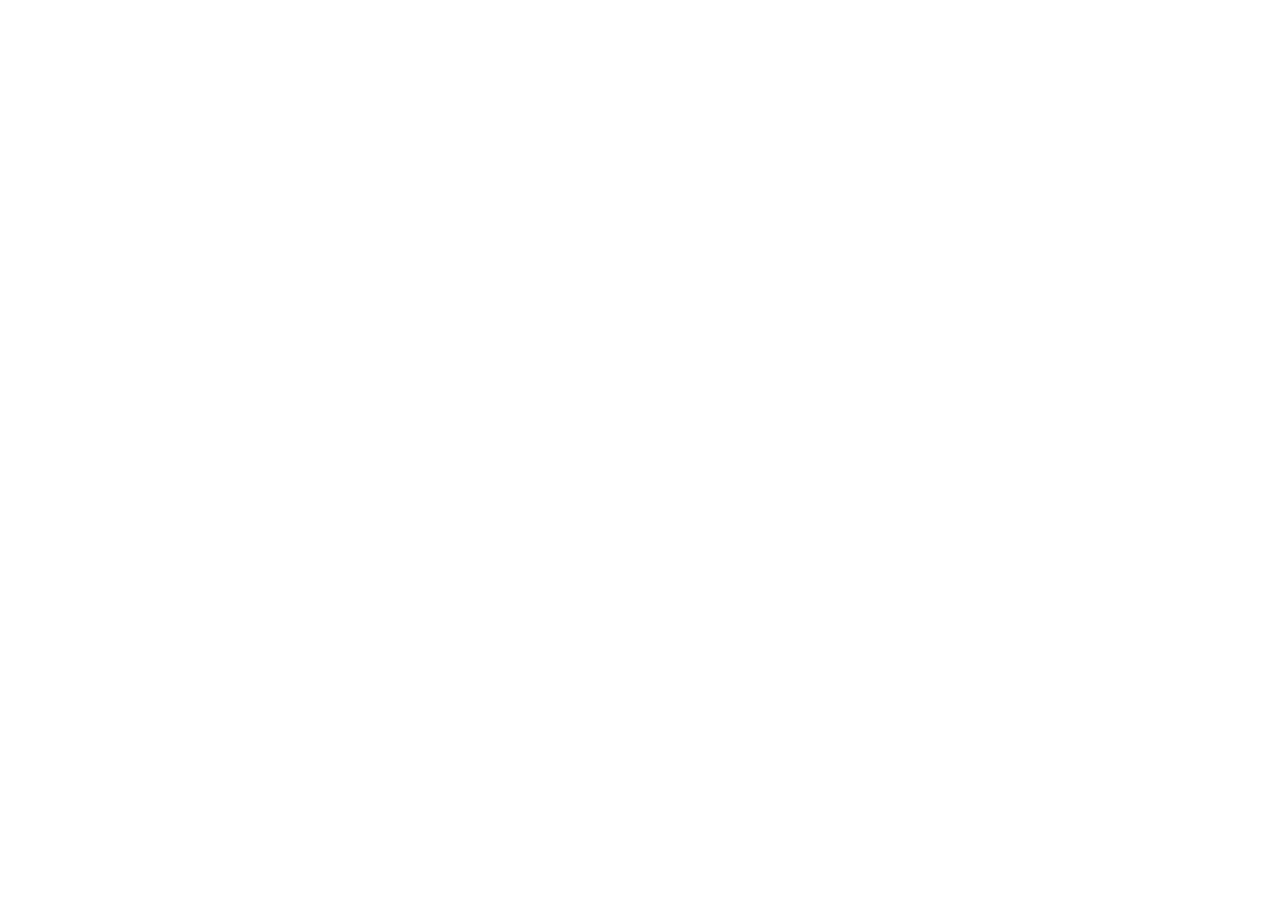
==== index.html @ 6ce2f524 "Add ads.txt for Google AdSense and redirect index" ====
<!DOCTYPE html>
<html lang="zh-TW">
<head>
<meta charset="UTF-8">
<meta http-equiv="refresh" content="0;url=https://samlin0320-bee.github.io/find-the-right-one/v71.html">
<title>Redirecting...</title>
</head>
<body>
<p>Redirecting to <a href="https://samlin0320-bee.github.io/find-the-right-one/v71.html">找對的人 V7.1</a>...</p>
</body>
</html>
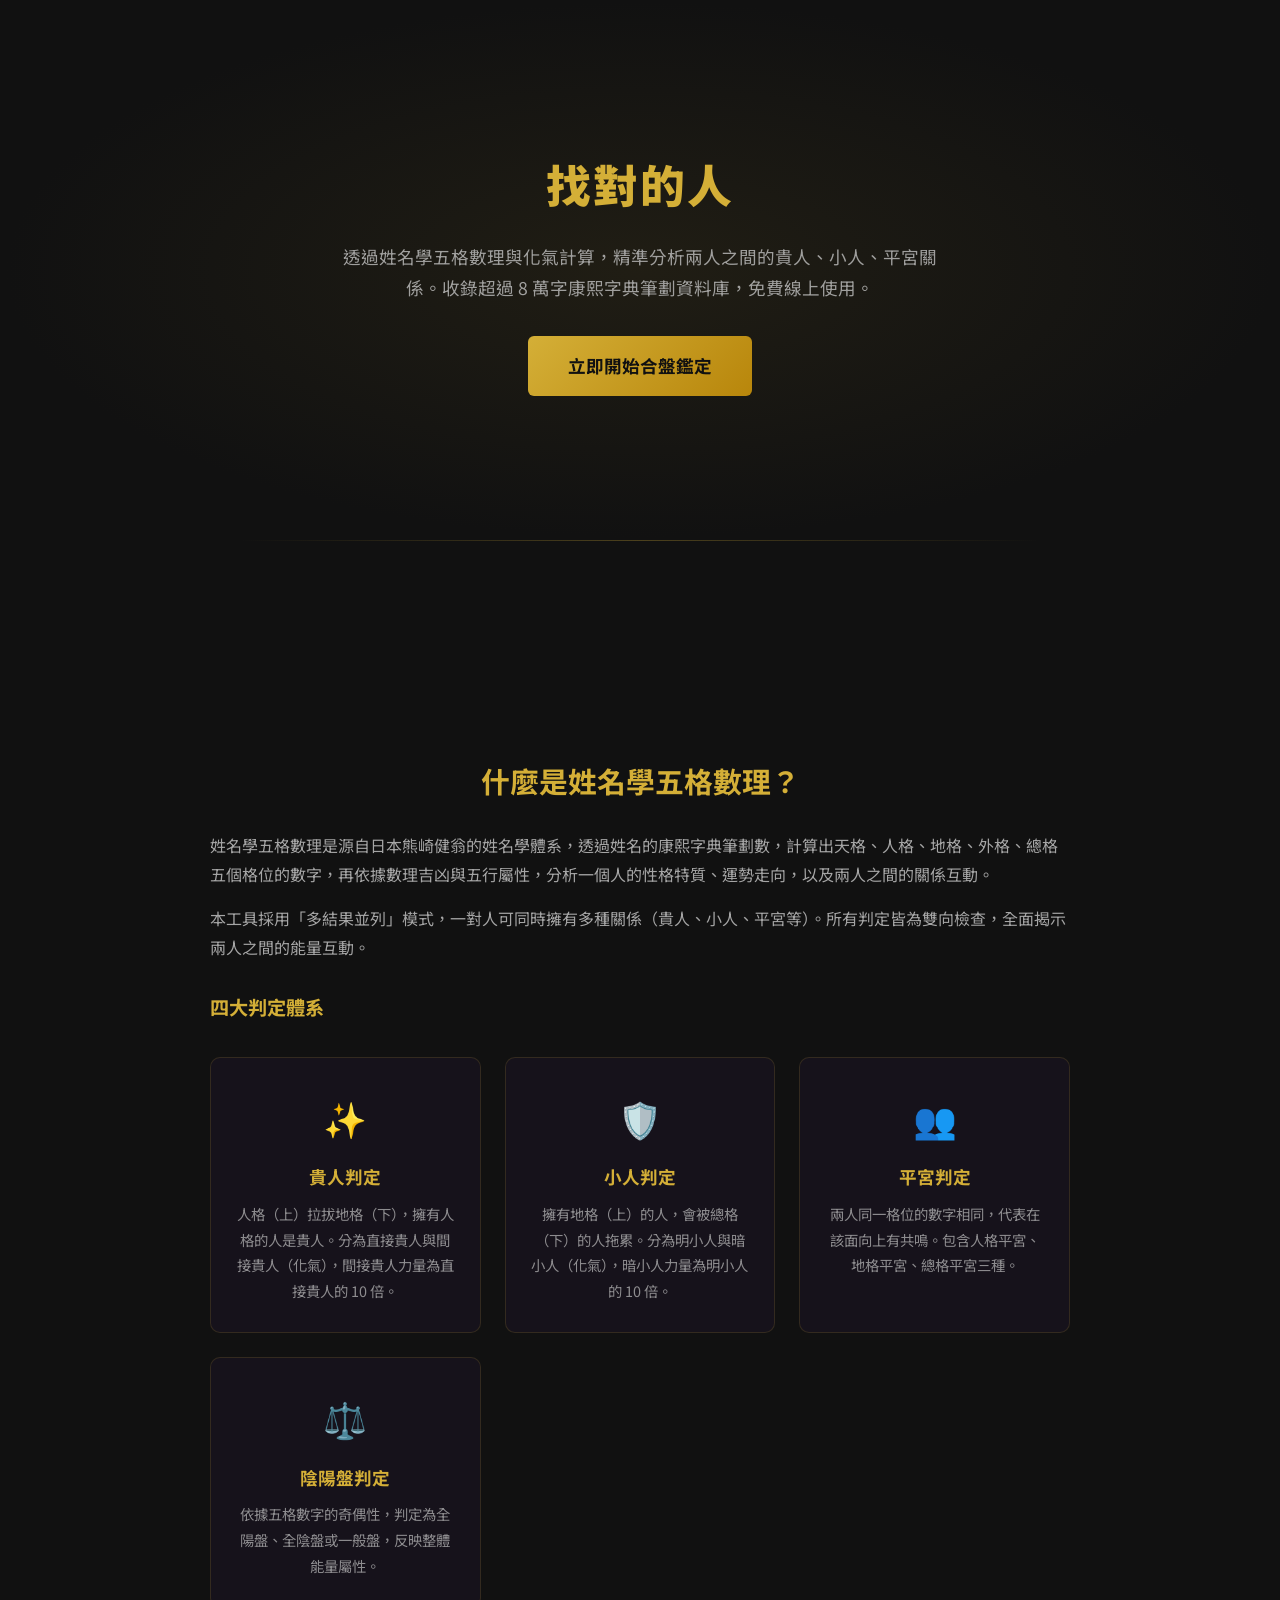
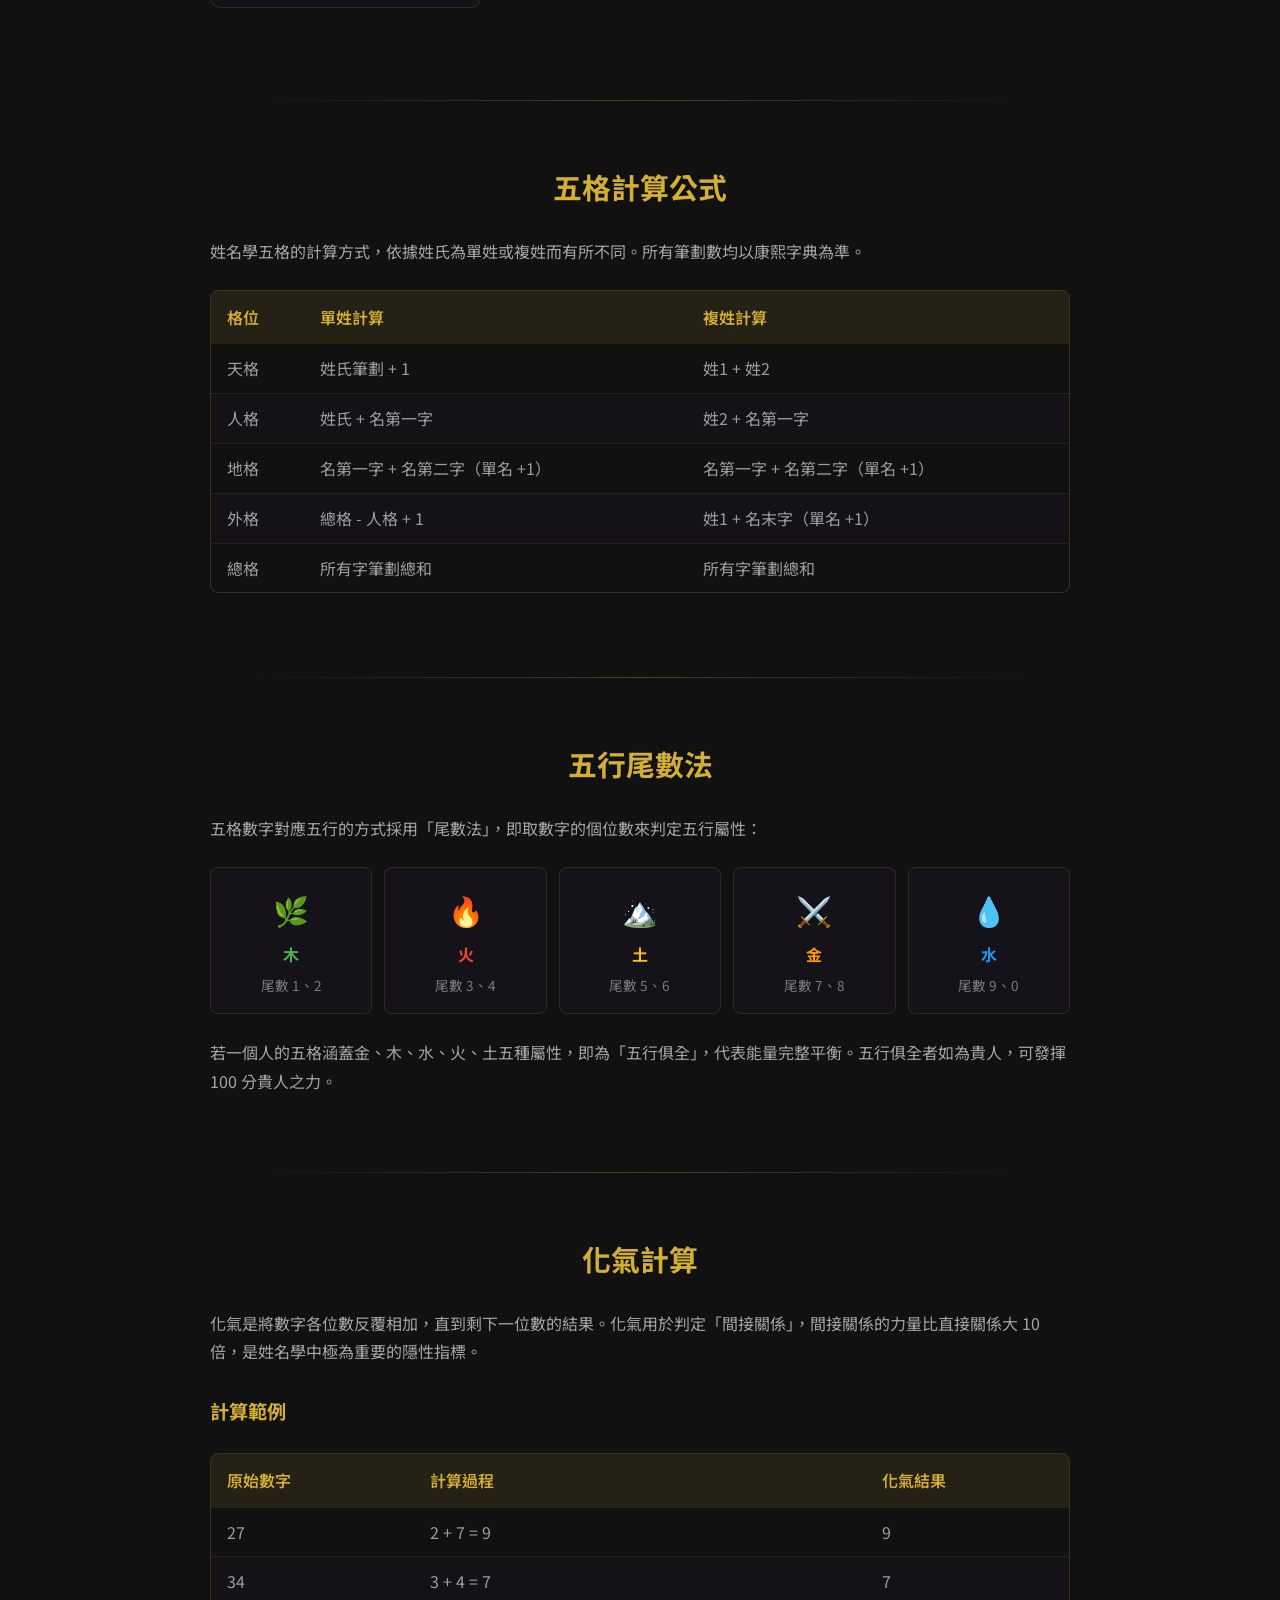
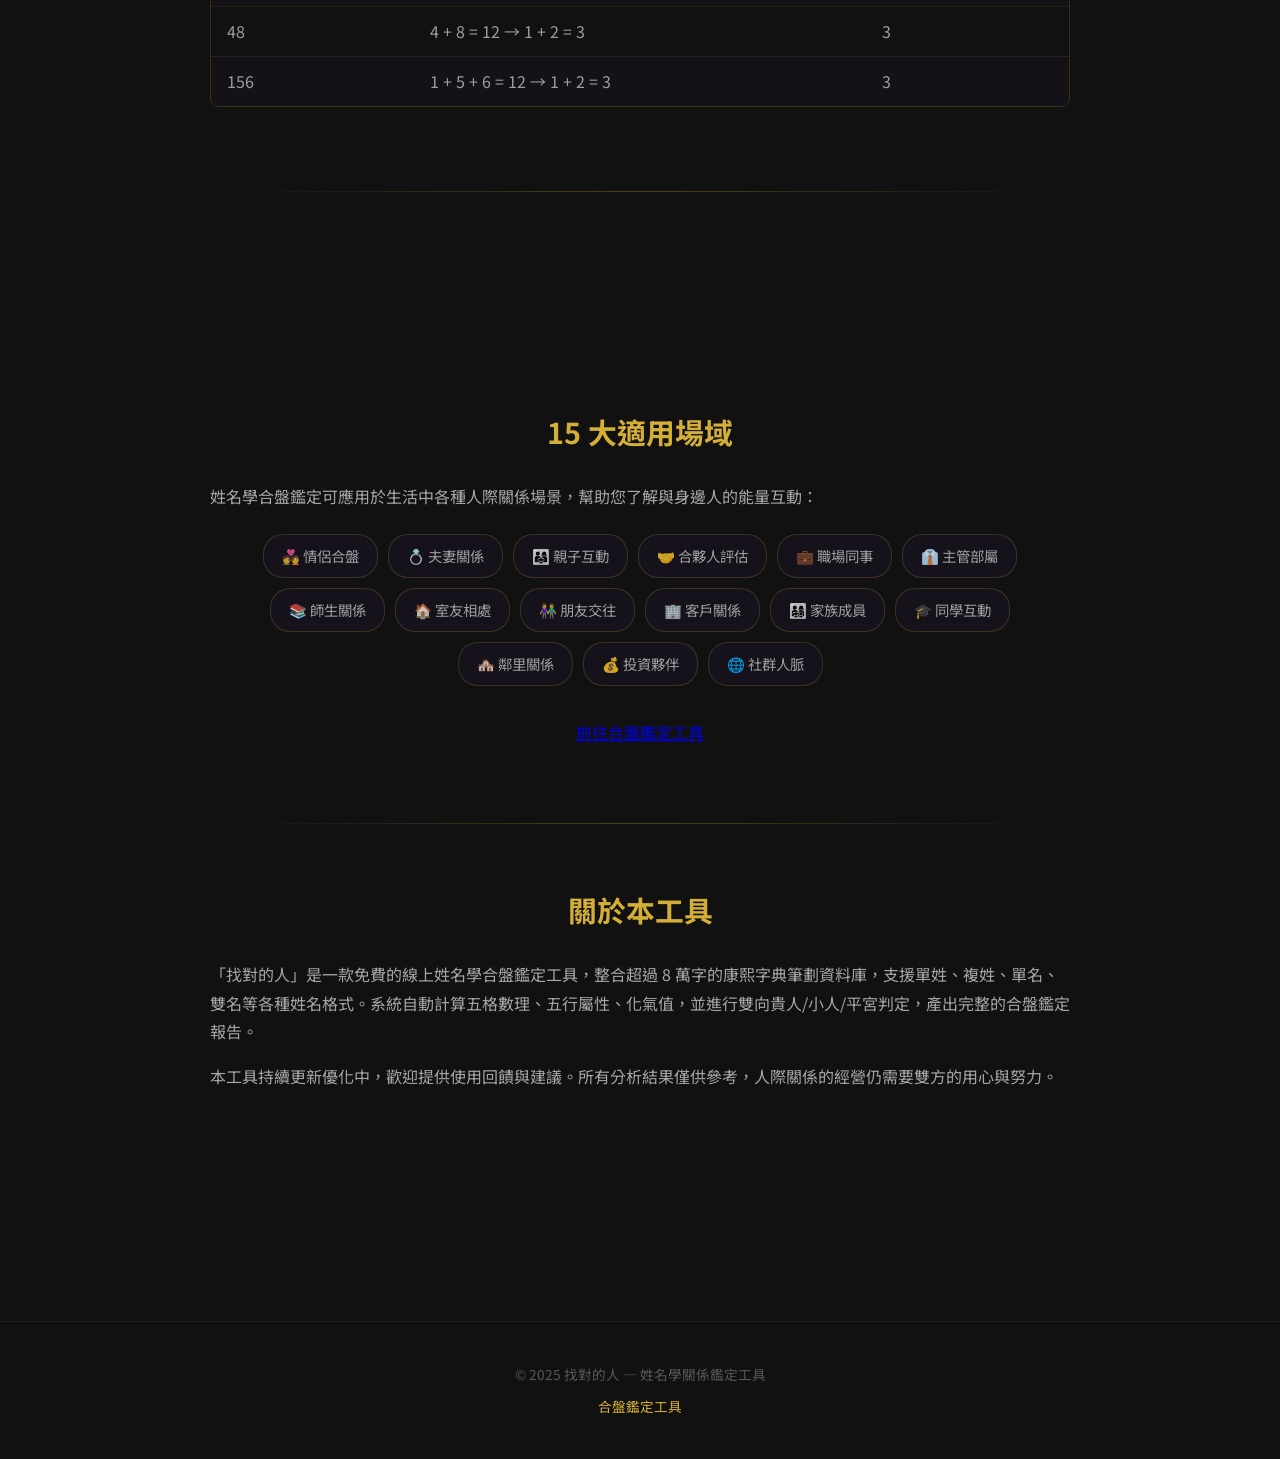
==== commit 0b413872: "Enhance index.html with meta tags and content sections Added meta tags for viewport, title, descript" ====
--- a/index.html
+++ b/index.html
@@ -2,10 +2,383 @@
 <html lang="zh-TW">
 <head>
 <meta charset="UTF-8">
-<meta http-equiv="refresh" content="0;url=https://samlin0320-bee.github.io/find-the-right-one/v71.html">
-<title>Redirecting...</title>
+<meta name="viewport" content="width=device-width, initial-scale=1.0">
+<title>找對的人 — 姓名學關係鑑定工具</title>
+<meta name="description" content="透過姓名學五格數理與化氣計算，精準分析兩人之間的貴人、小人、平宮關係。免費線上姓名學合盤鑑定工具。">
+<meta name="keywords" content="姓名學,五格,合盤,貴人,小人,姓名分析,康熙字典,筆劃,化氣">
+<meta name="google-adsense-account" content="ca-pub-3078346009241198">
+<script async src="https://pagead2.googlesyndication.com/pagead/js/adsbygoogle.js?client=ca-pub-3078346009241198" crossorigin="anonymous"></script>
+<style>
+  @import url('https://fonts.googleapis.com/css2?family=Noto+Sans+TC:wght@400;500;700;900&family=Playfair+Display:ital,wght@0,700;1,400&display=swap');
+  
+  * { margin: 0; padding: 0; box-sizing: border-box; }
+  
+  body {
+    font-family: 'Noto Sans TC', sans-serif;
+    background: #111111;
+    color: #C0C0C0;
+    line-height: 1.8;
+  }
+
+  .hero {
+    min-height: 60vh;
+    display: flex;
+    align-items: center;
+    justify-content: center;
+    text-align: center;
+    padding: 60px 20px;
+    background: radial-gradient(ellipse at center, rgba(212,175,55,0.08) 0%, #111111 70%);
+  }
+
+  .hero h1 {
+    font-size: 2.8rem;
+    font-weight: 900;
+    color: #D4AF37;
+    margin-bottom: 16px;
+    letter-spacing: 2px;
+  }
+
+  .hero .subtitle {
+    font-size: 1.1rem;
+    color: rgba(192,192,192,0.8);
+    max-width: 600px;
+    margin: 0 auto 32px;
+  }
+
+  .hero .cta-btn {
+    display: inline-block;
+    padding: 14px 40px;
+    background: linear-gradient(135deg, #D4AF37, #B8860B);
+    color: #111111;
+    font-size: 1.1rem;
+    font-weight: 700;
+    text-decoration: none;
+    border-radius: 6px;
+    transition: transform 0.2s;
+  }
+
+  .hero .cta-btn:hover { transform: scale(1.05); }
+
+  .divider {
+    height: 1px;
+    max-width: 800px;
+    margin: 0 auto;
+    background: linear-gradient(90deg, transparent, rgba(212,175,55,0.3), transparent);
+  }
+
+  .content-section {
+    max-width: 900px;
+    margin: 0 auto;
+    padding: 60px 20px;
+  }
+
+  .content-section h2 {
+    font-size: 1.8rem;
+    color: #D4AF37;
+    margin-bottom: 24px;
+    text-align: center;
+  }
+
+  .content-section h3 {
+    font-size: 1.2rem;
+    color: #D4AF37;
+    margin: 28px 0 12px;
+  }
+
+  .content-section p {
+    margin-bottom: 16px;
+    color: rgba(192,192,192,0.85);
+    font-size: 1rem;
+  }
+
+  .feature-grid {
+    display: grid;
+    grid-template-columns: repeat(auto-fit, minmax(250px, 1fr));
+    gap: 24px;
+    margin: 32px 0;
+  }
+
+  .feature-card {
+    padding: 28px 24px;
+    background: rgba(28,21,39,0.5);
+    border: 1px solid rgba(212,175,55,0.15);
+    border-radius: 10px;
+    text-align: center;
+  }
+
+  .feature-card .icon { font-size: 2.2rem; margin-bottom: 12px; }
+  .feature-card h3 { color: #D4AF37; margin: 0 0 8px; font-size: 1.1rem; }
+  .feature-card p { font-size: 0.9rem; color: rgba(192,192,192,0.7); margin: 0; }
+
+  .formula-table {
+    width: 100%;
+    border-collapse: separate;
+    border-spacing: 0;
+    border: 1px solid rgba(212,175,55,0.2);
+    border-radius: 8px;
+    overflow: hidden;
+    margin: 24px 0;
+  }
+
+  .formula-table th {
+    background: rgba(212,175,55,0.1);
+    color: #D4AF37;
+    padding: 12px 16px;
+    text-align: left;
+    font-weight: 600;
+  }
+
+  .formula-table td {
+    padding: 10px 16px;
+    color: rgba(192,192,192,0.8);
+    border-top: 1px solid rgba(212,175,55,0.1);
+  }
+
+  .formula-table tr:nth-child(even) td { background: rgba(28,21,39,0.3); }
+
+  .wuxing-grid {
+    display: grid;
+    grid-template-columns: repeat(5, 1fr);
+    gap: 12px;
+    margin: 24px 0;
+    text-align: center;
+  }
+
+  .wuxing-item {
+    padding: 16px 8px;
+    border-radius: 8px;
+    border: 1px solid rgba(212,175,55,0.15);
+    background: rgba(28,21,39,0.4);
+  }
+
+  .wuxing-item .symbol { font-size: 1.8rem; margin-bottom: 4px; }
+  .wuxing-item .name { font-weight: 700; font-size: 1rem; }
+  .wuxing-item .nums { font-size: 0.85rem; color: rgba(192,192,192,0.6); margin-top: 4px; }
+
+  .scene-tags {
+    display: flex;
+    flex-wrap: wrap;
+    gap: 10px;
+    justify-content: center;
+    margin: 24px 0;
+  }
+
+  .scene-tag {
+    padding: 8px 18px;
+    background: rgba(28,21,39,0.5);
+    border: 1px solid rgba(212,175,55,0.2);
+    border-radius: 20px;
+    font-size: 0.9rem;
+    color: rgba(192,192,192,0.8);
+  }
+
+  .ad-slot {
+    text-align: center;
+    margin: 32px auto;
+    min-height: 90px;
+  }
+
+  footer {
+    text-align: center;
+    padding: 40px 20px;
+    color: rgba(192,192,192,0.4);
+    font-size: 0.85rem;
+    border-top: 1px solid rgba(212,175,55,0.1);
+  }
+
+  footer a { color: #D4AF37; text-decoration: none; }
+
+  @media (max-width: 600px) {
+    .hero h1 { font-size: 2rem; }
+    .wuxing-grid { grid-template-columns: repeat(3, 1fr); }
+  }
+</style>
 </head>
 <body>
-<p>Redirecting to <a href="https://samlin0320-bee.github.io/find-the-right-one/v71.html">找對的人 V7.1</a>...</p>
+
+<!-- Hero Section -->
+<section class="hero">
+  <div>
+    <h1>找對的人</h1>
+    <p class="subtitle">透過姓名學五格數理與化氣計算，精準分析兩人之間的貴人、小人、平宮關係。收錄超過 8 萬字康熙字典筆劃資料庫，免費線上使用。</p>
+    <a href="/find-the-right-one/v71.html" class="cta-btn">立即開始合盤鑑定</a>
+  </div>
+</section>
+
+<div class="divider"></div>
+
+<!-- Ad Slot 1 -->
+<div class="ad-slot">
+  <ins class="adsbygoogle" style="display:block" data-ad-client="ca-pub-3078346009241198" data-ad-slot="auto" data-ad-format="auto" data-full-width-responsive="true"></ins>
+  <script>(adsbygoogle = window.adsbygoogle || []).push({});</script>
+</div>
+
+<!-- What is Name Numerology -->
+<section class="content-section">
+  <h2>什麼是姓名學五格數理？</h2>
+  <p>姓名學五格數理是源自日本熊崎健翁的姓名學體系，透過姓名的康熙字典筆劃數，計算出天格、人格、地格、外格、總格五個格位的數字，再依據數理吉凶與五行屬性，分析一個人的性格特質、運勢走向，以及兩人之間的關係互動。</p>
+  <p>本工具採用「多結果並列」模式，一對人可同時擁有多種關係（貴人、小人、平宮等）。所有判定皆為雙向檢查，全面揭示兩人之間的能量互動。</p>
+
+  <h3>四大判定體系</h3>
+  <div class="feature-grid">
+    <div class="feature-card">
+      <div class="icon">✨</div>
+      <h3>貴人判定</h3>
+      <p>人格（上）拉拔地格（下），擁有人格的人是貴人。分為直接貴人與間接貴人（化氣），間接貴人力量為直接貴人的 10 倍。</p>
+    </div>
+    <div class="feature-card">
+      <div class="icon">🛡️</div>
+      <h3>小人判定</h3>
+      <p>擁有地格（上）的人，會被總格（下）的人拖累。分為明小人與暗小人（化氣），暗小人力量為明小人的 10 倍。</p>
+    </div>
+    <div class="feature-card">
+      <div class="icon">👥</div>
+      <h3>平宮判定</h3>
+      <p>兩人同一格位的數字相同，代表在該面向上有共鳴。包含人格平宮、地格平宮、總格平宮三種。</p>
+    </div>
+    <div class="feature-card">
+      <div class="icon">⚖️</div>
+      <h3>陰陽盤判定</h3>
+      <p>依據五格數字的奇偶性，判定為全陽盤、全陰盤或一般盤，反映整體能量屬性。</p>
+    </div>
+  </div>
+</section>
+
+<div class="divider"></div>
+
+<!-- Five Grid Formulas -->
+<section class="content-section">
+  <h2>五格計算公式</h2>
+  <p>姓名學五格的計算方式，依據姓氏為單姓或複姓而有所不同。所有筆劃數均以康熙字典為準。</p>
+
+  <table class="formula-table">
+    <thead>
+      <tr><th>格位</th><th>單姓計算</th><th>複姓計算</th></tr>
+    </thead>
+    <tbody>
+      <tr><td>天格</td><td>姓氏筆劃 + 1</td><td>姓1 + 姓2</td></tr>
+      <tr><td>人格</td><td>姓氏 + 名第一字</td><td>姓2 + 名第一字</td></tr>
+      <tr><td>地格</td><td>名第一字 + 名第二字（單名 +1）</td><td>名第一字 + 名第二字（單名 +1）</td></tr>
+      <tr><td>外格</td><td>總格 - 人格 + 1</td><td>姓1 + 名末字（單名 +1）</td></tr>
+      <tr><td>總格</td><td>所有字筆劃總和</td><td>所有字筆劃總和</td></tr>
+    </tbody>
+  </table>
+</section>
+
+<div class="divider"></div>
+
+<!-- Wu Xing -->
+<section class="content-section">
+  <h2>五行尾數法</h2>
+  <p>五格數字對應五行的方式採用「尾數法」，即取數字的個位數來判定五行屬性：</p>
+
+  <div class="wuxing-grid">
+    <div class="wuxing-item">
+      <div class="symbol" style="color:#4CAF50;">🌿</div>
+      <div class="name" style="color:#4CAF50;">木</div>
+      <div class="nums">尾數 1、2</div>
+    </div>
+    <div class="wuxing-item">
+      <div class="symbol" style="color:#F44336;">🔥</div>
+      <div class="name" style="color:#F44336;">火</div>
+      <div class="nums">尾數 3、4</div>
+    </div>
+    <div class="wuxing-item">
+      <div class="symbol" style="color:#FFC107;">🏔️</div>
+      <div class="name" style="color:#FFC107;">土</div>
+      <div class="nums">尾數 5、6</div>
+    </div>
+    <div class="wuxing-item">
+      <div class="symbol" style="color:#FF9800;">⚔️</div>
+      <div class="name" style="color:#FF9800;">金</div>
+      <div class="nums">尾數 7、8</div>
+    </div>
+    <div class="wuxing-item">
+      <div class="symbol" style="color:#2196F3;">💧</div>
+      <div class="name" style="color:#2196F3;">水</div>
+      <div class="nums">尾數 9、0</div>
+    </div>
+  </div>
+
+  <p>若一個人的五格涵蓋金、木、水、火、土五種屬性，即為「五行俱全」，代表能量完整平衡。五行俱全者如為貴人，可發揮 100 分貴人之力。</p>
+</section>
+
+<div class="divider"></div>
+
+<!-- HuaQi -->
+<section class="content-section">
+  <h2>化氣計算</h2>
+  <p>化氣是將數字各位數反覆相加，直到剩下一位數的結果。化氣用於判定「間接關係」，間接關係的力量比直接關係大 10 倍，是姓名學中極為重要的隱性指標。</p>
+
+  <h3>計算範例</h3>
+  <table class="formula-table">
+    <thead>
+      <tr><th>原始數字</th><th>計算過程</th><th>化氣結果</th></tr>
+    </thead>
+    <tbody>
+      <tr><td>27</td><td>2 + 7 = 9</td><td>9</td></tr>
+      <tr><td>34</td><td>3 + 4 = 7</td><td>7</td></tr>
+      <tr><td>48</td><td>4 + 8 = 12 → 1 + 2 = 3</td><td>3</td></tr>
+      <tr><td>156</td><td>1 + 5 + 6 = 12 → 1 + 2 = 3</td><td>3</td></tr>
+    </tbody>
+  </table>
+</section>
+
+<div class="divider"></div>
+
+<!-- Ad Slot 2 -->
+<div class="ad-slot">
+  <ins class="adsbygoogle" style="display:block" data-ad-client="ca-pub-3078346009241198" data-ad-slot="auto" data-ad-format="auto" data-full-width-responsive="true"></ins>
+  <script>(adsbygoogle = window.adsbygoogle || []).push({});</script>
+</div>
+
+<!-- Use Cases -->
+<section class="content-section">
+  <h2>15 大適用場域</h2>
+  <p>姓名學合盤鑑定可應用於生活中各種人際關係場景，幫助您了解與身邊人的能量互動：</p>
+
+  <div class="scene-tags">
+    <span class="scene-tag">💑 情侶合盤</span>
+    <span class="scene-tag">💍 夫妻關係</span>
+    <span class="scene-tag">👨‍👩‍👧 親子互動</span>
+    <span class="scene-tag">🤝 合夥人評估</span>
+    <span class="scene-tag">💼 職場同事</span>
+    <span class="scene-tag">👔 主管部屬</span>
+    <span class="scene-tag">📚 師生關係</span>
+    <span class="scene-tag">🏠 室友相處</span>
+    <span class="scene-tag">👫 朋友交往</span>
+    <span class="scene-tag">🏢 客戶關係</span>
+    <span class="scene-tag">👨‍👩‍👧‍👦 家族成員</span>
+    <span class="scene-tag">🎓 同學互動</span>
+    <span class="scene-tag">🏘️ 鄰里關係</span>
+    <span class="scene-tag">💰 投資夥伴</span>
+    <span class="scene-tag">🌐 社群人脈</span>
+  </div>
+
+  <p style="text-align:center; margin-top:32px;">
+    <a href="/find-the-right-one/v71.html" class="cta-btn">前往合盤鑑定工具</a>
+  </p>
+</section>
+
+<div class="divider"></div>
+
+<!-- About -->
+<section class="content-section">
+  <h2>關於本工具</h2>
+  <p>「找對的人」是一款免費的線上姓名學合盤鑑定工具，整合超過 8 萬字的康熙字典筆劃資料庫，支援單姓、複姓、單名、雙名等各種姓名格式。系統自動計算五格數理、五行屬性、化氣值，並進行雙向貴人/小人/平宮判定，產出完整的合盤鑑定報告。</p>
+  <p>本工具持續更新優化中，歡迎提供使用回饋與建議。所有分析結果僅供參考，人際關係的經營仍需要雙方的用心與努力。</p>
+</section>
+
+<!-- Ad Slot 3 -->
+<div class="ad-slot">
+  <ins class="adsbygoogle" style="display:block" data-ad-client="ca-pub-3078346009241198" data-ad-slot="auto" data-ad-format="auto" data-full-width-responsive="true"></ins>
+  <script>(adsbygoogle = window.adsbygoogle || []).push({});</script>
+</div>
+
+<footer>
+  <p>&copy; 2025 找對的人 — 姓名學關係鑑定工具</p>
+  <p style="margin-top:8px;"><a href="/find-the-right-one/v71.html">合盤鑑定工具</a></p>
+</footer>
+
 </body>
 </html>
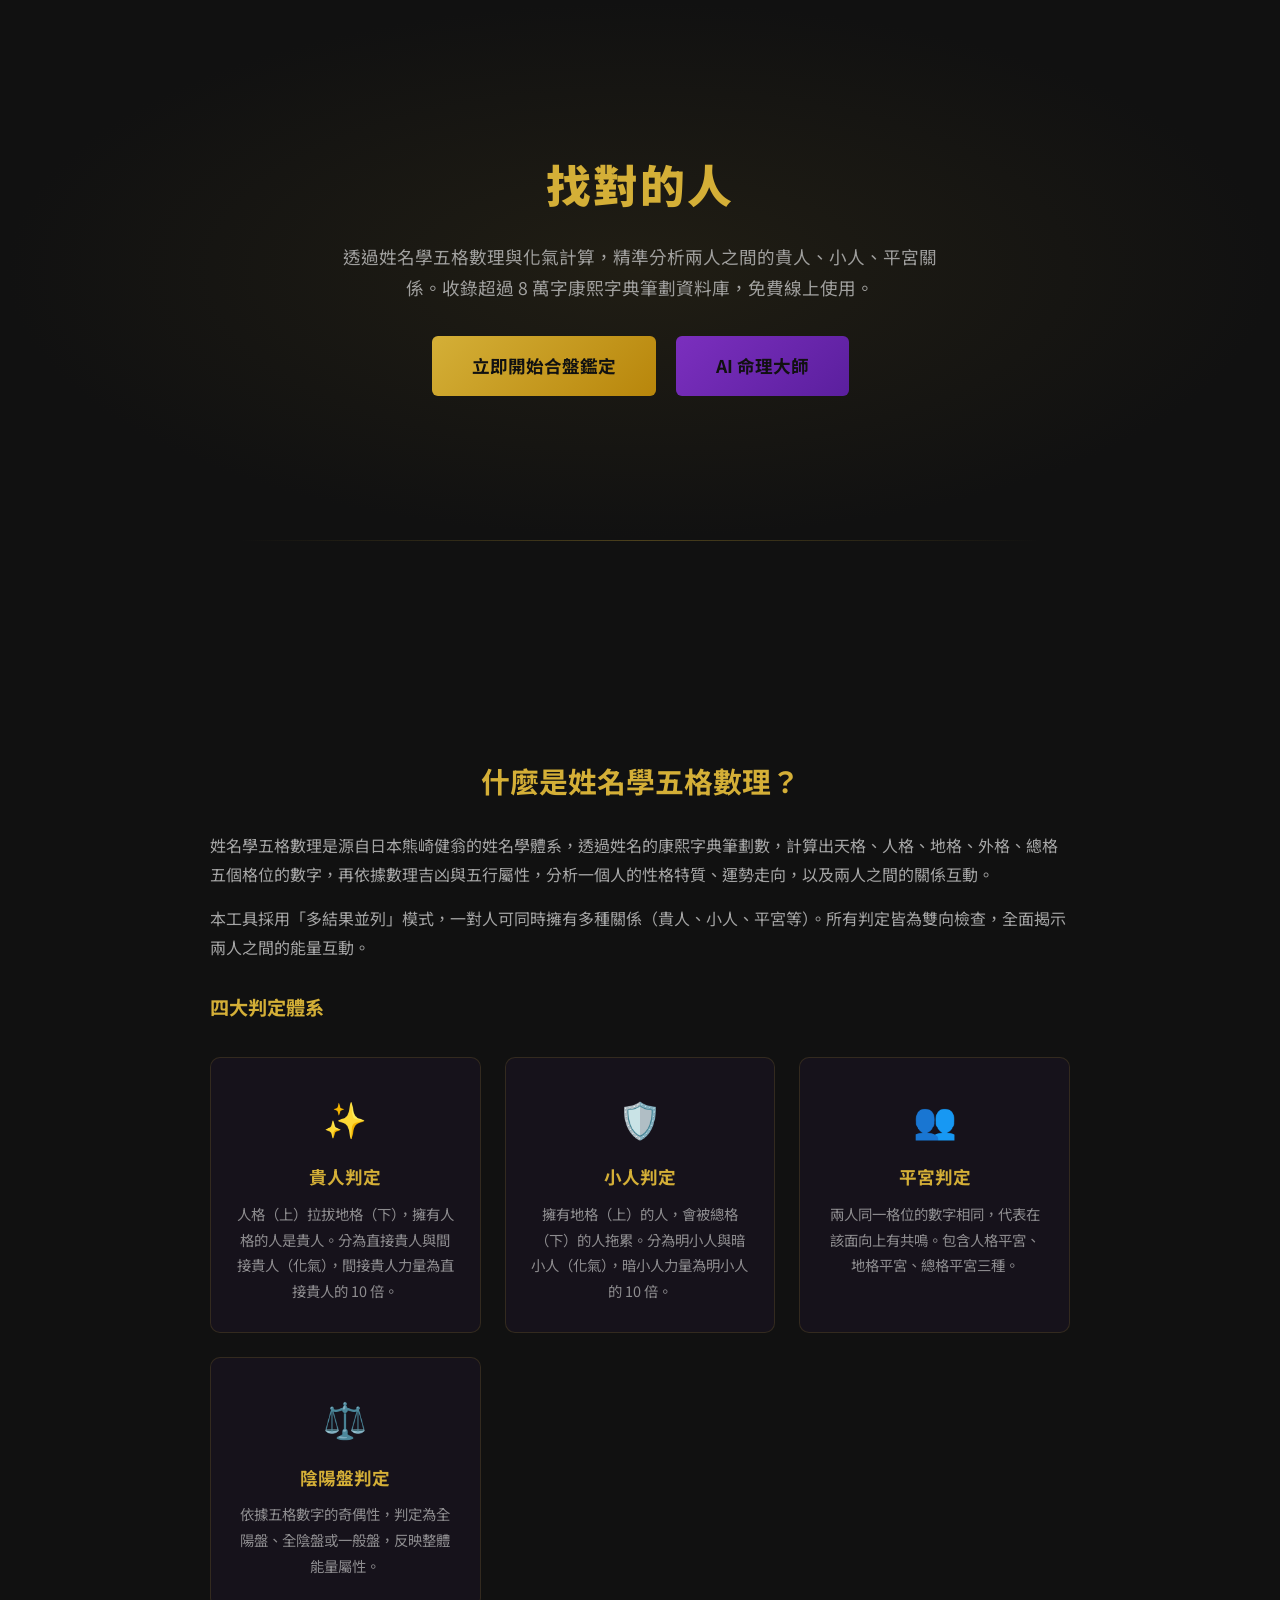
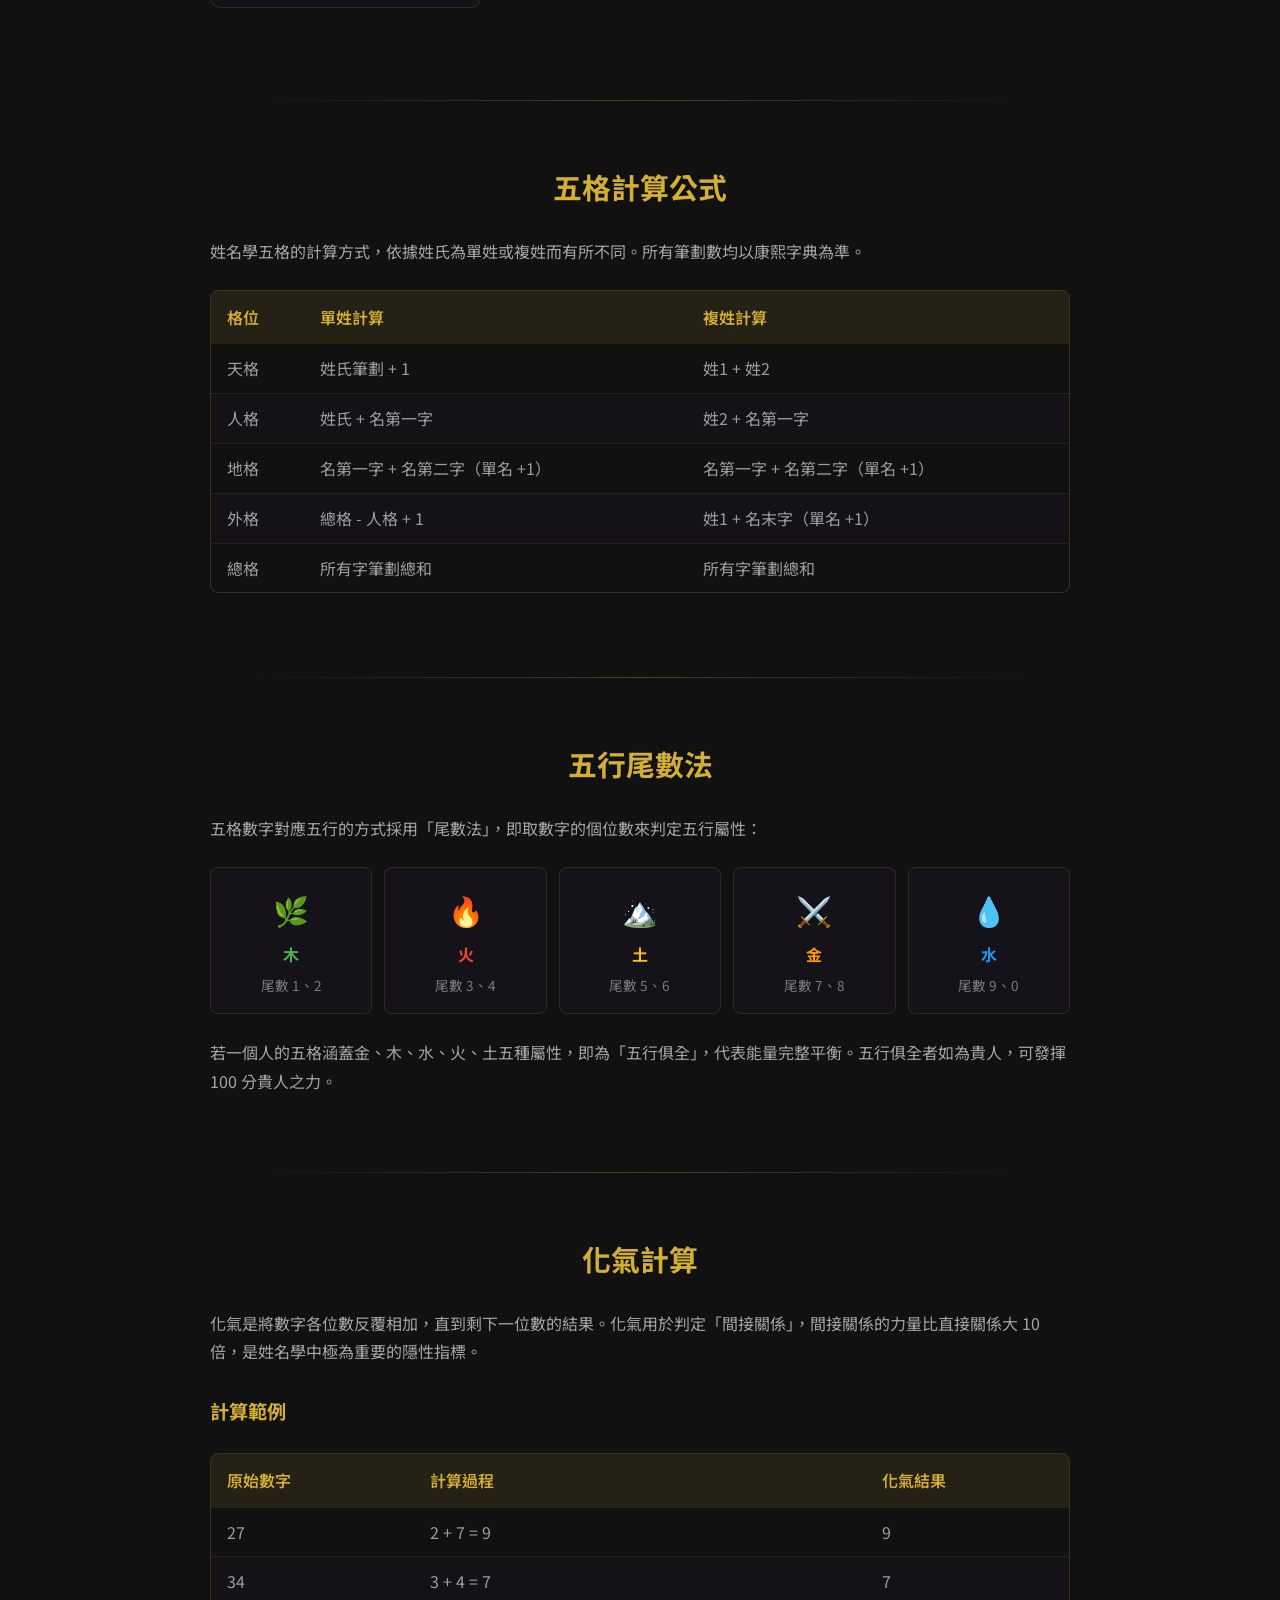
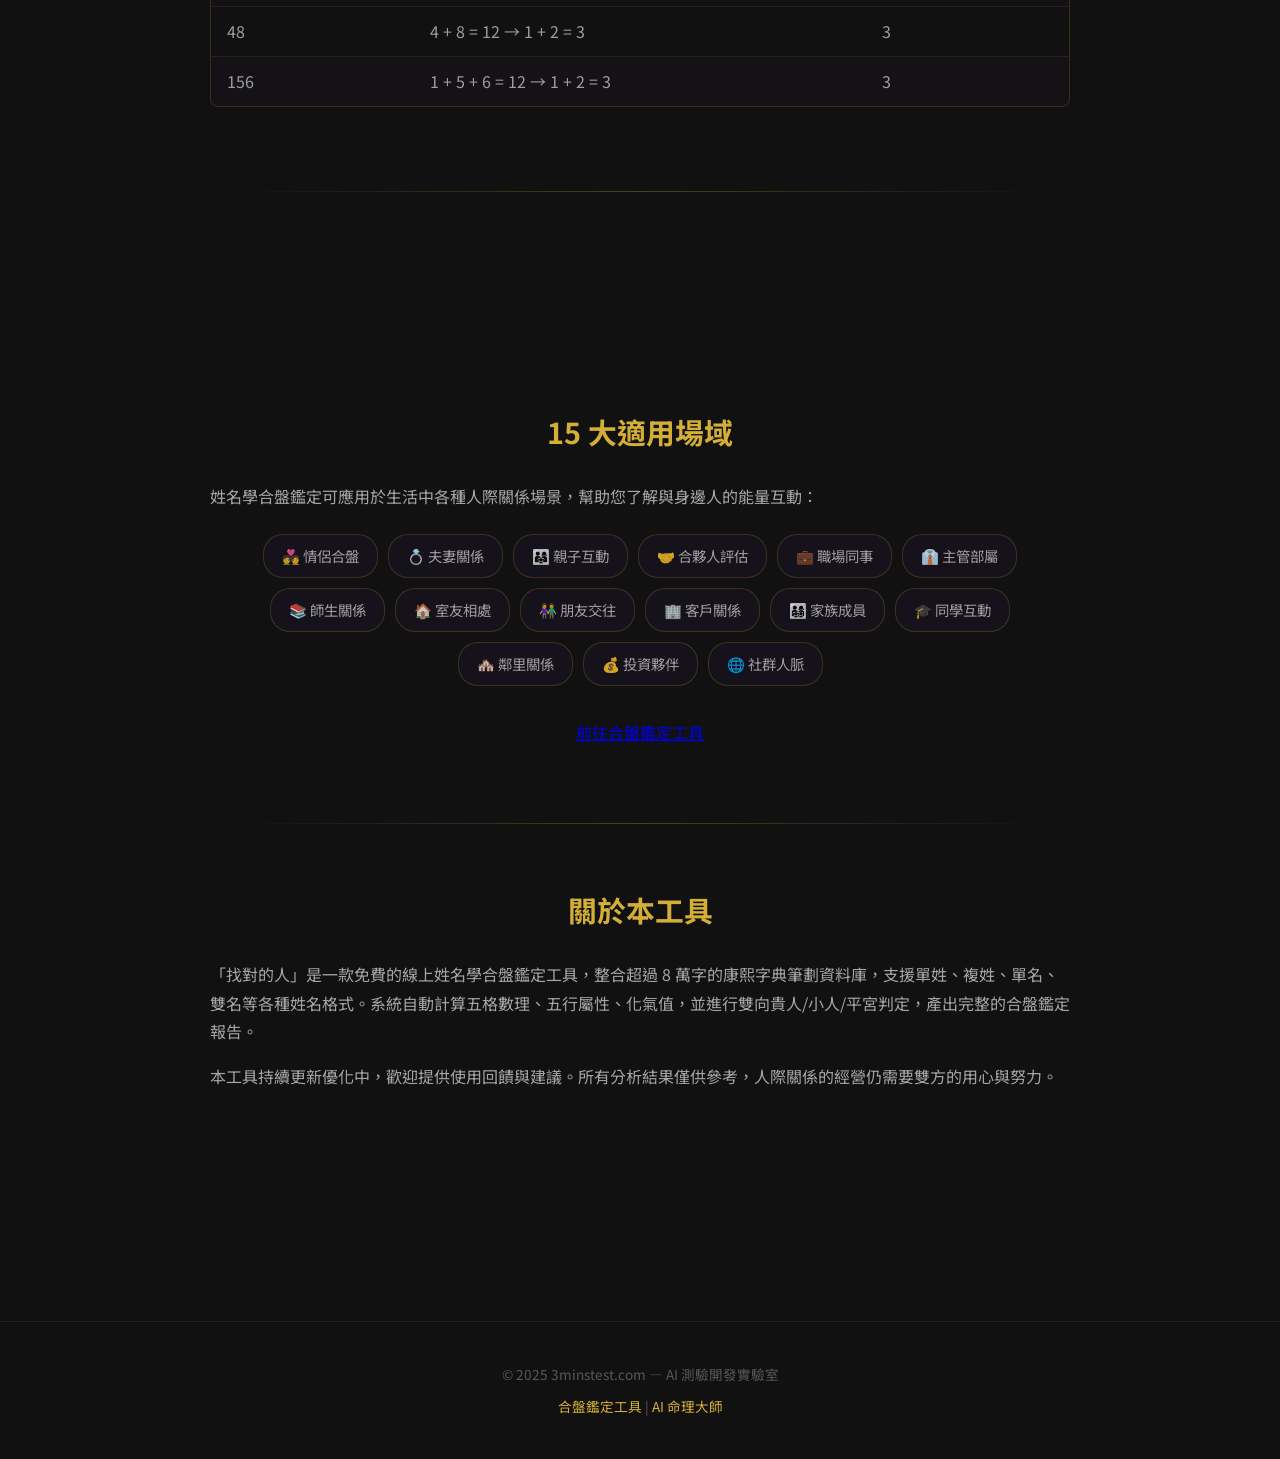
==== commit 8785be9d: "Add Gemini Fortune Master app with AdSense, update homepage links" ====
--- a/index.html
+++ b/index.html
@@ -201,7 +201,8 @@
   <div>
     <h1>找對的人</h1>
     <p class="subtitle">透過姓名學五格數理與化氣計算，精準分析兩人之間的貴人、小人、平宮關係。收錄超過 8 萬字康熙字典筆劃資料庫，免費線上使用。</p>
-    <a href="/find-the-right-one/v71.html" class="cta-btn">立即開始合盤鑑定</a>
+    <a href="/v71.html" class="cta-btn">立即開始合盤鑑定</a>
+    <a href="/fortune/" class="cta-btn" style="margin-left:16px; background:linear-gradient(135deg, #7B2FBE, #5B1F9E);">AI 命理大師</a>
   </div>
 </section>
 
@@ -356,7 +357,7 @@
   </div>
 
   <p style="text-align:center; margin-top:32px;">
-    <a href="/find-the-right-one/v71.html" class="cta-btn">前往合盤鑑定工具</a>
+    <a href="/v71.html" class="cta-btn">前往合盤鑑定工具</a>
   </p>
 </section>
 
@@ -376,8 +377,8 @@
 </div>
 
 <footer>
-  <p>&copy; 2025 找對的人 — 姓名學關係鑑定工具</p>
-  <p style="margin-top:8px;"><a href="/find-the-right-one/v71.html">合盤鑑定工具</a></p>
+  <p>&copy; 2025 3minstest.com — AI 測驗開發實驗室</p>
+  <p style="margin-top:8px;"><a href="/v71.html">合盤鑑定工具</a> | <a href="/fortune/">AI 命理大師</a></p>
 </footer>
 
 </body>
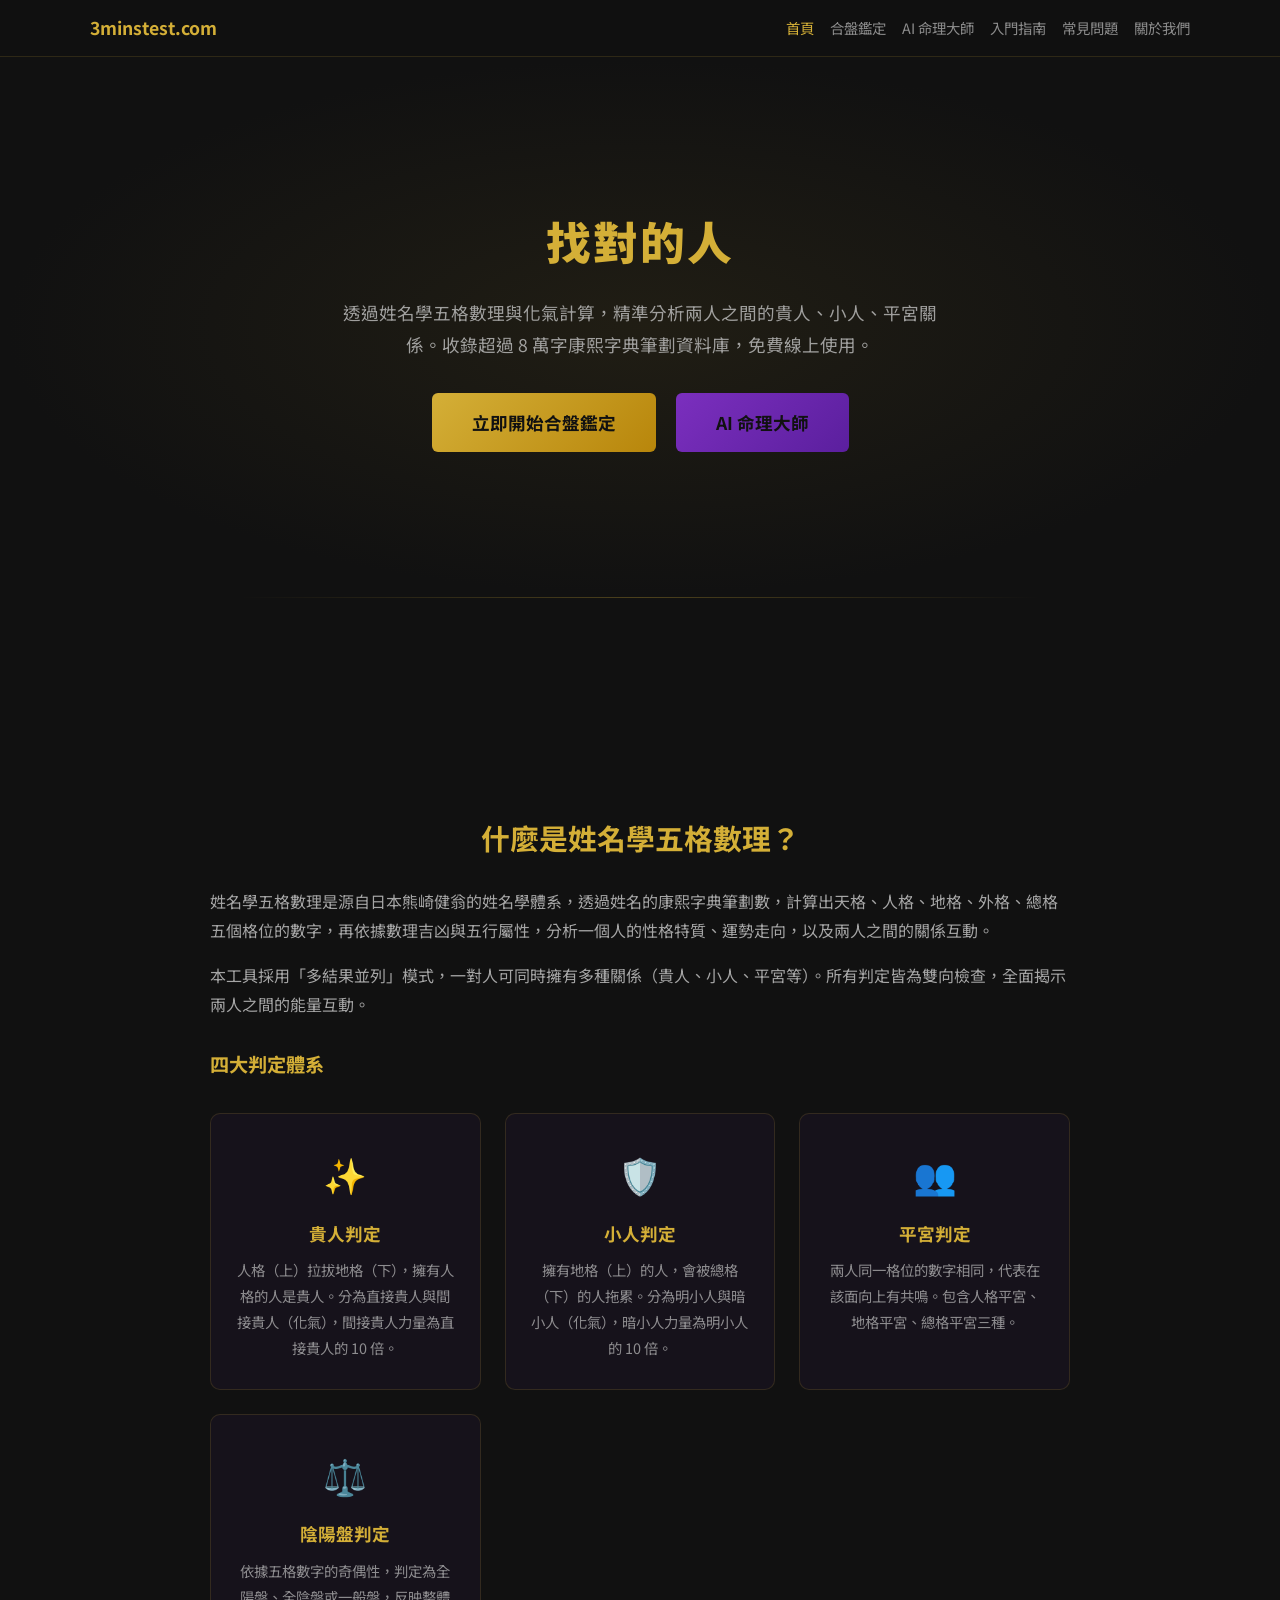
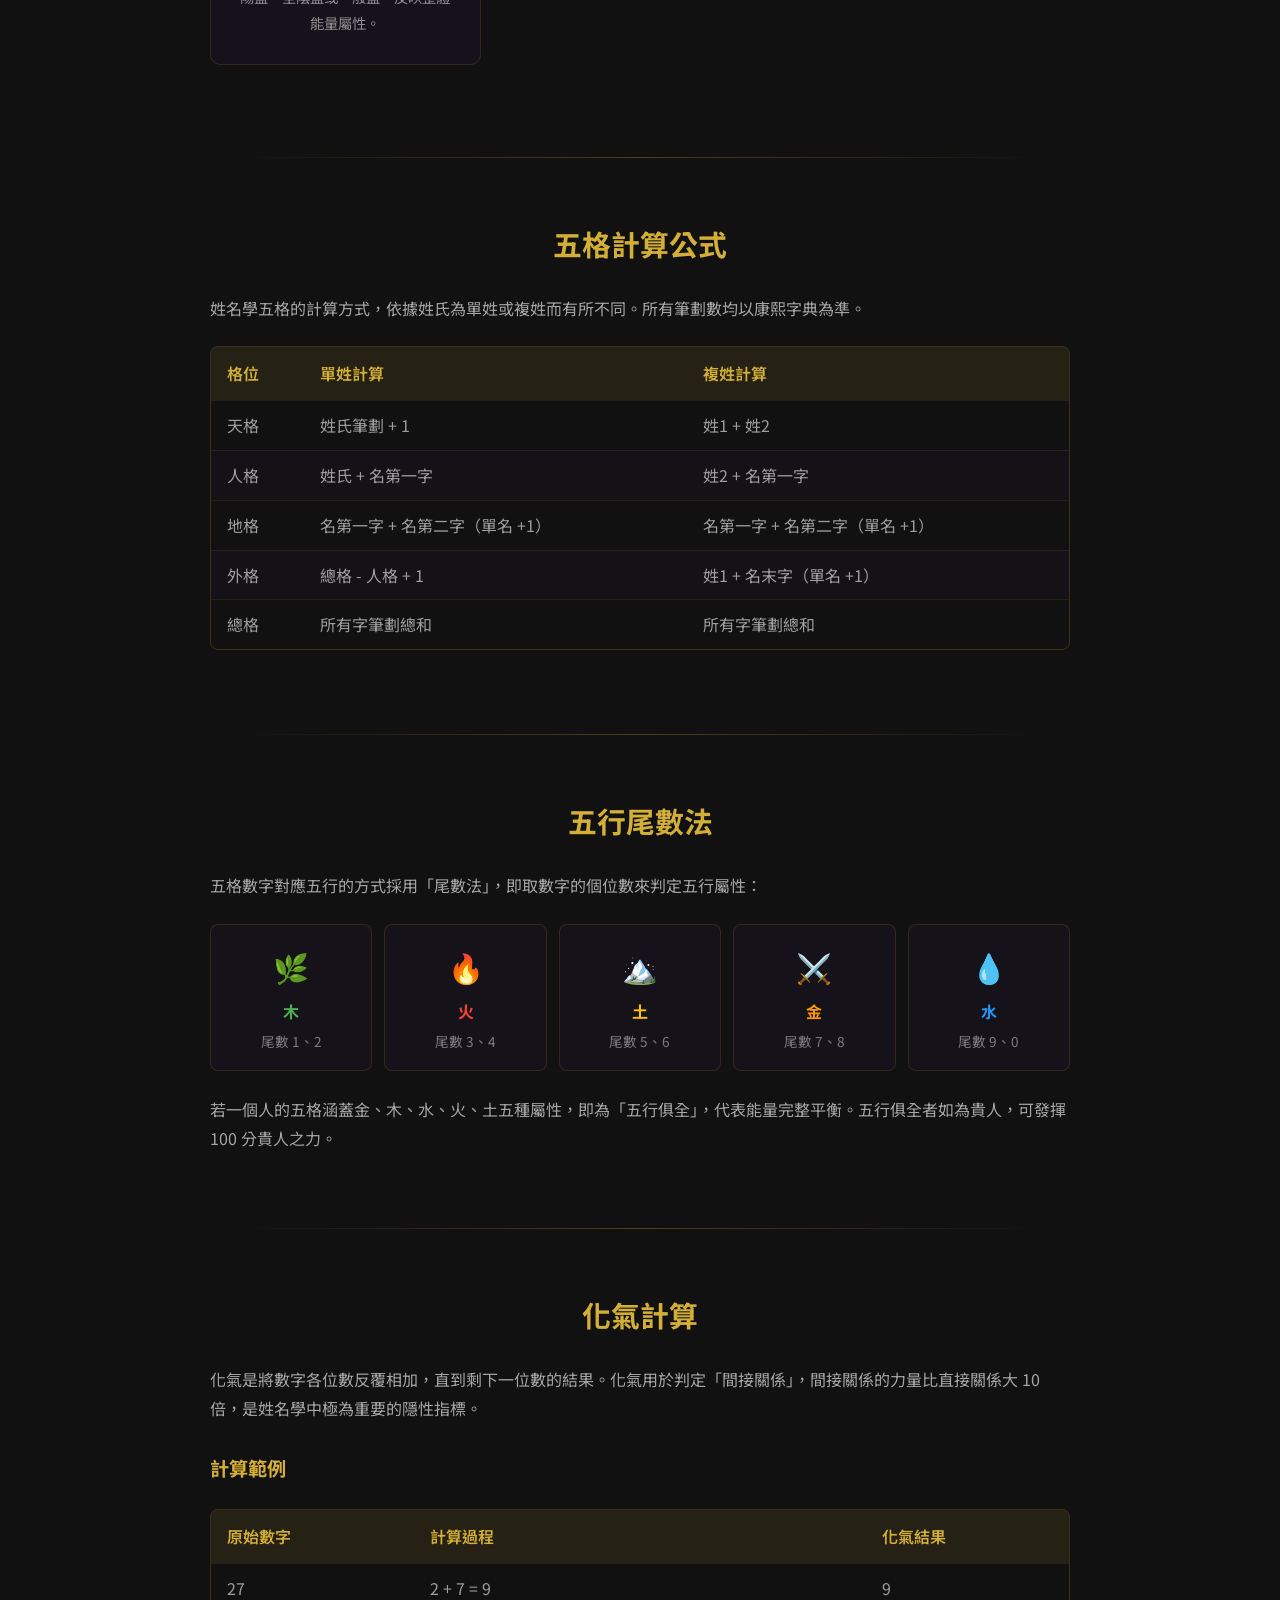
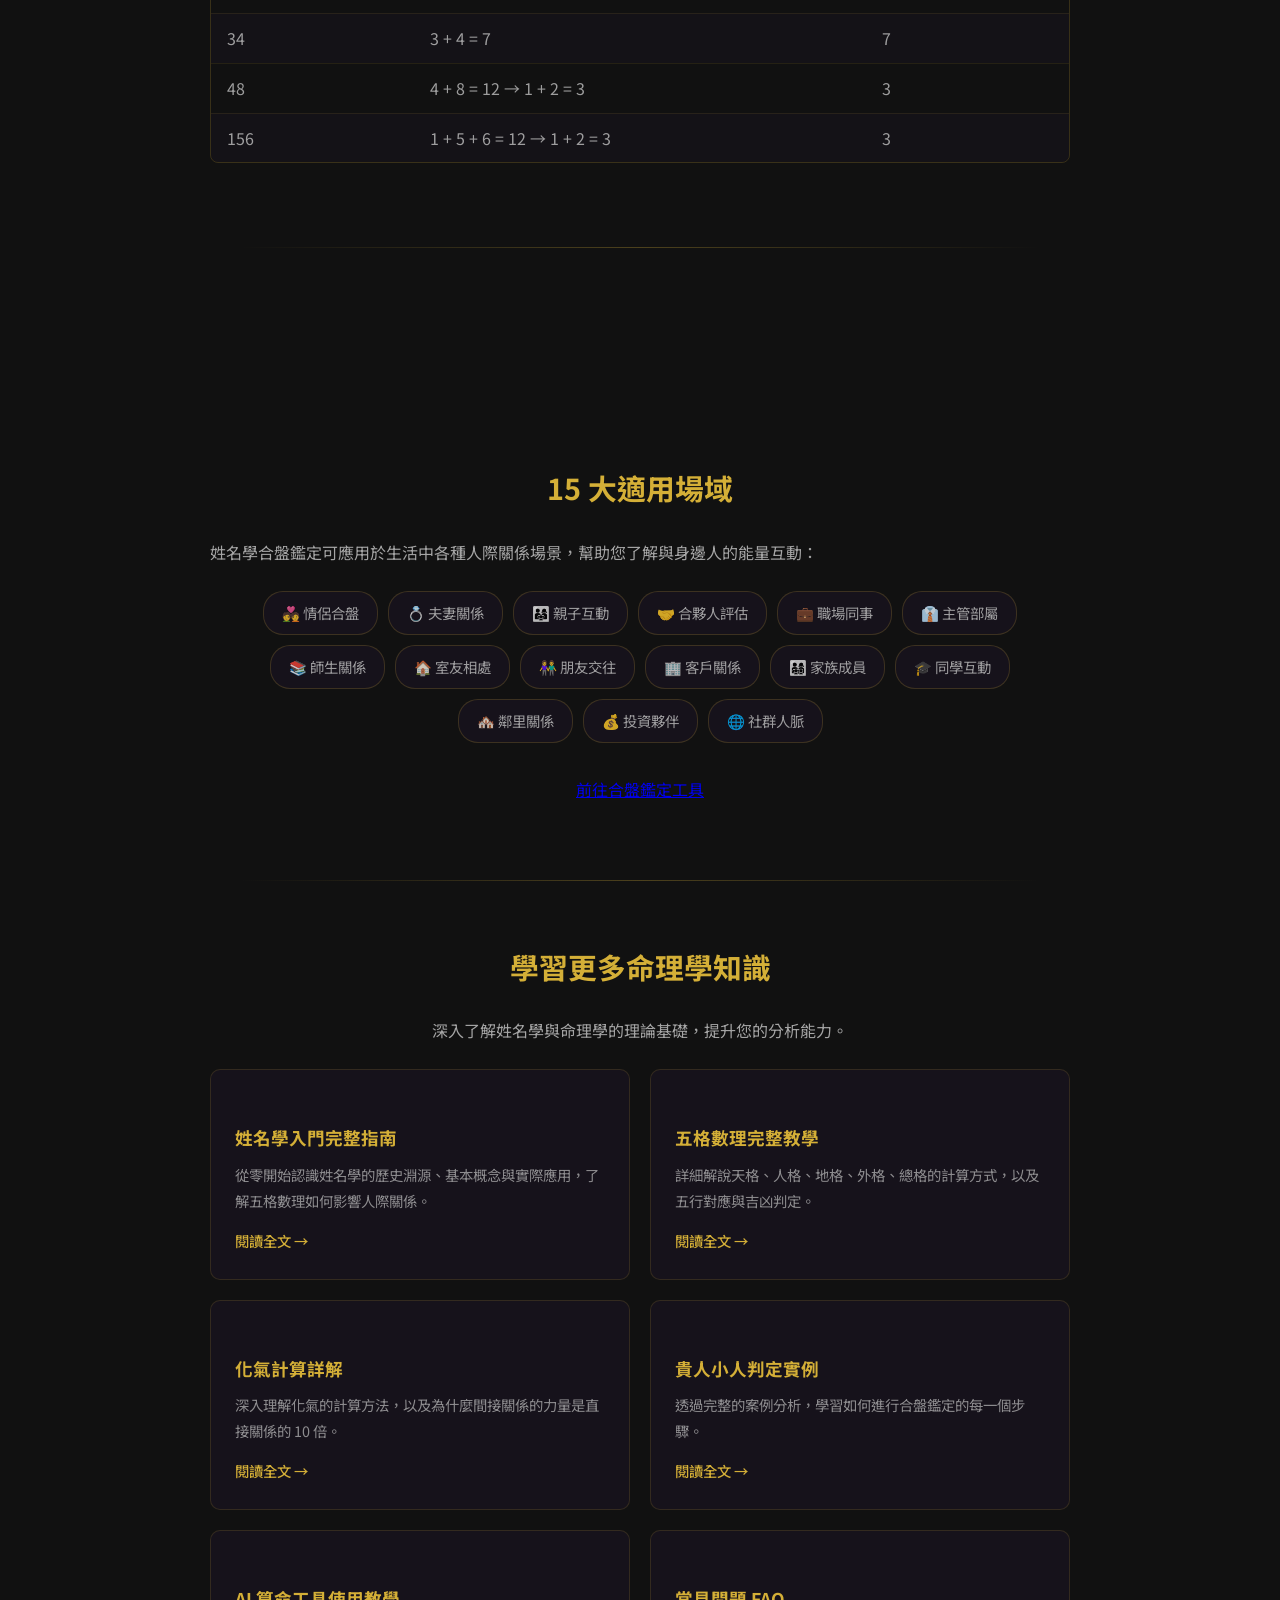
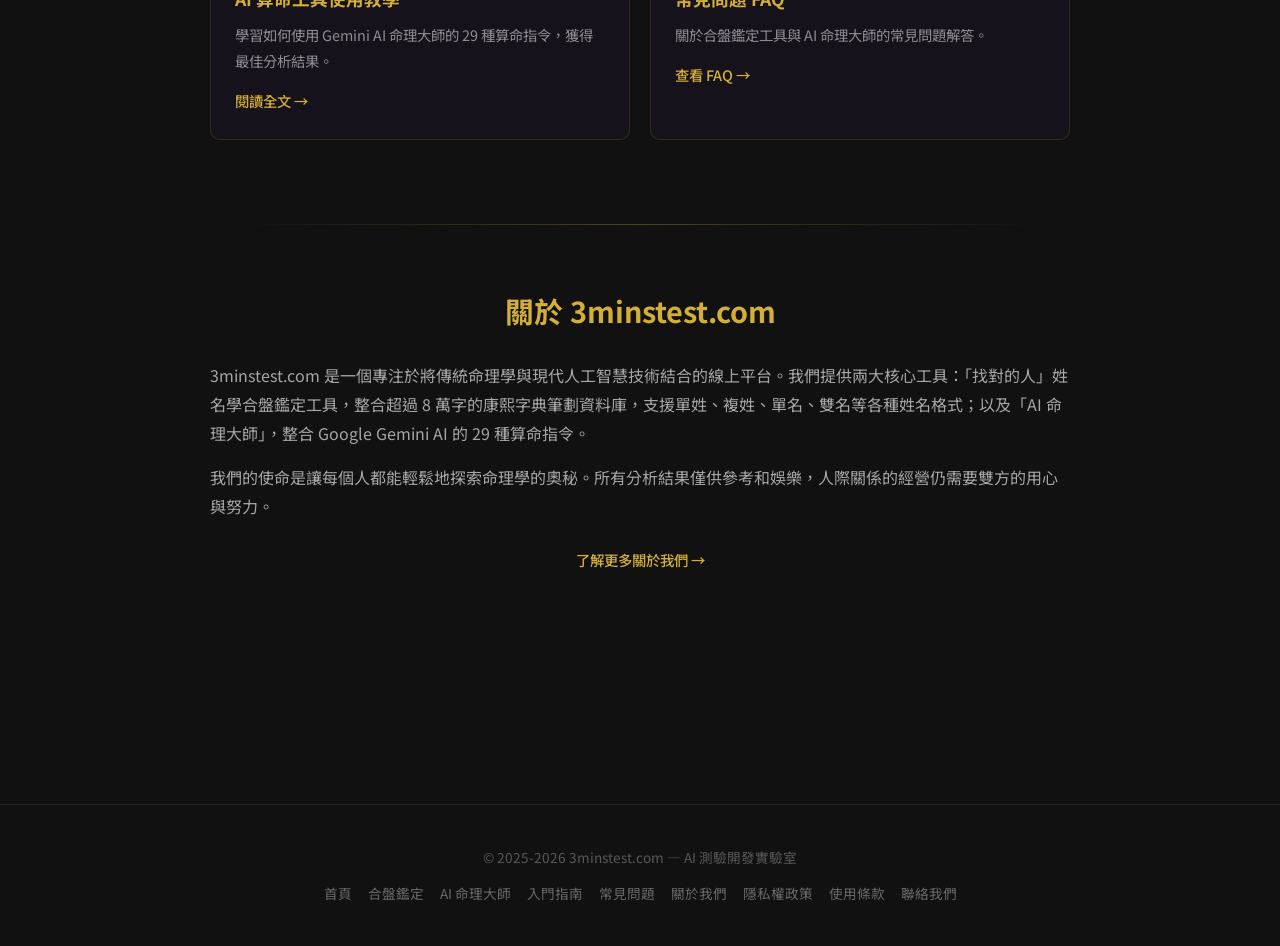
==== commit a1837193: "Add rich content: 5 articles, FAQ, about, terms, privacy, contact pages + navigation + AdSense on al" ====
--- a/index.html
+++ b/index.html
@@ -3,8 +3,8 @@
 <head>
 <meta charset="UTF-8">
 <meta name="viewport" content="width=device-width, initial-scale=1.0">
-<title>找對的人 — 姓名學關係鑑定工具</title>
-<meta name="description" content="透過姓名學五格數理與化氣計算，精準分析兩人之間的貴人、小人、平宮關係。免費線上姓名學合盤鑑定工具。">
+<title>3minstest.com — 姓名學合盤鑑定 & AI 命理大師 | 免費線上算命工具</title>
+<meta name="description" content="3minstest.com 提供免費姓名學合盤鑑定工具與 AI 命理大師。透過五格數理與化氣計算分析貴人、小人、平宮關係，以及 29 種 AI 算命指令。">
 <meta name="keywords" content="姓名學,五格,合盤,貴人,小人,姓名分析,康熙字典,筆劃,化氣">
 <meta name="google-adsense-account" content="ca-pub-3078346009241198">
 <script async src="https://pagead2.googlesyndication.com/pagead/js/adsbygoogle.js?client=ca-pub-3078346009241198" crossorigin="anonymous"></script>
@@ -192,9 +192,38 @@
     .hero h1 { font-size: 2rem; }
     .wuxing-grid { grid-template-columns: repeat(3, 1fr); }
   }
+  .site-nav { background: rgba(17,17,17,0.95); border-bottom: 1px solid rgba(212,175,55,0.15); padding: 12px 20px; position: sticky; top: 0; z-index: 100; }
+  .nav-inner { max-width: 1100px; margin: 0 auto; display: flex; align-items: center; justify-content: space-between; flex-wrap: wrap; gap: 8px; }
+  .nav-brand { color: #D4AF37; font-weight: 700; font-size: 1.1rem; text-decoration: none; }
+  .nav-links { display: flex; gap: 16px; flex-wrap: wrap; }
+  .nav-links a { color: rgba(192,192,192,0.7); text-decoration: none; font-size: 0.9rem; transition: color 0.2s; }
+  .nav-links a:hover, .nav-links a.active { color: #D4AF37; }
+  .article-grid { display: grid; grid-template-columns: repeat(auto-fit, minmax(280px, 1fr)); gap: 20px; margin: 24px 0; }
+  .article-card { padding: 24px; background: rgba(28,21,39,0.5); border: 1px solid rgba(212,175,55,0.15); border-radius: 10px; }
+  .article-card h3 { color: #D4AF37; font-size: 1.1rem; margin-bottom: 8px; }
+  .article-card p { font-size: 0.9rem; color: rgba(192,192,192,0.7); margin-bottom: 12px; }
+  .read-more { color: #D4AF37; text-decoration: none; font-size: 0.9rem; font-weight: 500; }
+  .read-more:hover { text-decoration: underline; }
+  .footer-links { display: flex; gap: 16px; justify-content: center; flex-wrap: wrap; margin-top: 12px; }
+  .footer-links a { color: rgba(192,192,192,0.5); text-decoration: none; font-size: 0.85rem; }
+  .footer-links a:hover { color: #D4AF37; }
 </style>
 </head>
 <body>
+
+<nav class="site-nav">
+  <div class="nav-inner">
+    <a href="/" class="nav-brand">3minstest.com</a>
+    <div class="nav-links">
+      <a href="/" class="active">首頁</a>
+      <a href="/v71.html">合盤鑑定</a>
+      <a href="/fortune/">AI 命理大師</a>
+      <a href="/articles/guide-intro.html">入門指南</a>
+      <a href="/faq.html">常見問題</a>
+      <a href="/about.html">關於我們</a>
+    </div>
+  </div>
+</nav>
 
 <!-- Hero Section -->
 <section class="hero">
@@ -363,11 +392,52 @@
 
 <div class="divider"></div>
 
+<!-- Articles Section -->
+<section class="content-section">
+  <h2>學習更多命理學知識</h2>
+  <p style="text-align:center; margin-bottom:24px;">深入了解姓名學與命理學的理論基礎，提升您的分析能力。</p>
+  <div class="article-grid">
+    <div class="article-card">
+      <h3>姓名學入門完整指南</h3>
+      <p>從零開始認識姓名學的歷史淵源、基本概念與實際應用，了解五格數理如何影響人際關係。</p>
+      <a href="/articles/guide-intro.html" class="read-more">閱讀全文 →</a>
+    </div>
+    <div class="article-card">
+      <h3>五格數理完整教學</h3>
+      <p>詳細解說天格、人格、地格、外格、總格的計算方式，以及五行對應與吉凶判定。</p>
+      <a href="/articles/five-grid.html" class="read-more">閱讀全文 →</a>
+    </div>
+    <div class="article-card">
+      <h3>化氣計算詳解</h3>
+      <p>深入理解化氣的計算方法，以及為什麼間接關係的力量是直接關係的 10 倍。</p>
+      <a href="/articles/huaqi-guide.html" class="read-more">閱讀全文 →</a>
+    </div>
+    <div class="article-card">
+      <h3>貴人小人判定實例</h3>
+      <p>透過完整的案例分析，學習如何進行合盤鑑定的每一個步驟。</p>
+      <a href="/articles/noble-villain.html" class="read-more">閱讀全文 →</a>
+    </div>
+    <div class="article-card">
+      <h3>AI 算命工具使用教學</h3>
+      <p>學習如何使用 Gemini AI 命理大師的 29 種算命指令，獲得最佳分析結果。</p>
+      <a href="/articles/ai-fortune.html" class="read-more">閱讀全文 →</a>
+    </div>
+    <div class="article-card">
+      <h3>常見問題 FAQ</h3>
+      <p>關於合盤鑑定工具與 AI 命理大師的常見問題解答。</p>
+      <a href="/faq.html" class="read-more">查看 FAQ →</a>
+    </div>
+  </div>
+</section>
+
+<div class="divider"></div>
+
 <!-- About -->
 <section class="content-section">
-  <h2>關於本工具</h2>
-  <p>「找對的人」是一款免費的線上姓名學合盤鑑定工具，整合超過 8 萬字的康熙字典筆劃資料庫，支援單姓、複姓、單名、雙名等各種姓名格式。系統自動計算五格數理、五行屬性、化氣值，並進行雙向貴人/小人/平宮判定，產出完整的合盤鑑定報告。</p>
-  <p>本工具持續更新優化中，歡迎提供使用回饋與建議。所有分析結果僅供參考，人際關係的經營仍需要雙方的用心與努力。</p>
+  <h2>關於 3minstest.com</h2>
+  <p>3minstest.com 是一個專注於將傳統命理學與現代人工智慧技術結合的線上平台。我們提供兩大核心工具：「找對的人」姓名學合盤鑑定工具，整合超過 8 萬字的康熙字典筆劃資料庫，支援單姓、複姓、單名、雙名等各種姓名格式；以及「AI 命理大師」，整合 Google Gemini AI 的 29 種算命指令。</p>
+  <p>我們的使命是讓每個人都能輕鬆地探索命理學的奧秘。所有分析結果僅供參考和娛樂，人際關係的經營仍需要雙方的用心與努力。</p>
+  <p style="text-align:center; margin-top:24px;"><a href="/about.html" class="read-more">了解更多關於我們 →</a></p>
 </section>
 
 <!-- Ad Slot 3 -->
@@ -377,8 +447,18 @@
 </div>
 
 <footer>
-  <p>&copy; 2025 3minstest.com — AI 測驗開發實驗室</p>
-  <p style="margin-top:8px;"><a href="/v71.html">合盤鑑定工具</a> | <a href="/fortune/">AI 命理大師</a></p>
+  <p>&copy; 2025-2026 3minstest.com — AI 測驗開發實驗室</p>
+  <div class="footer-links">
+    <a href="/">首頁</a>
+    <a href="/v71.html">合盤鑑定</a>
+    <a href="/fortune/">AI 命理大師</a>
+    <a href="/articles/guide-intro.html">入門指南</a>
+    <a href="/faq.html">常見問題</a>
+    <a href="/about.html">關於我們</a>
+    <a href="/privacy.html">隱私權政策</a>
+    <a href="/terms.html">使用條款</a>
+    <a href="/contact.html">聯絡我們</a>
+  </div>
 </footer>
 
 </body>
